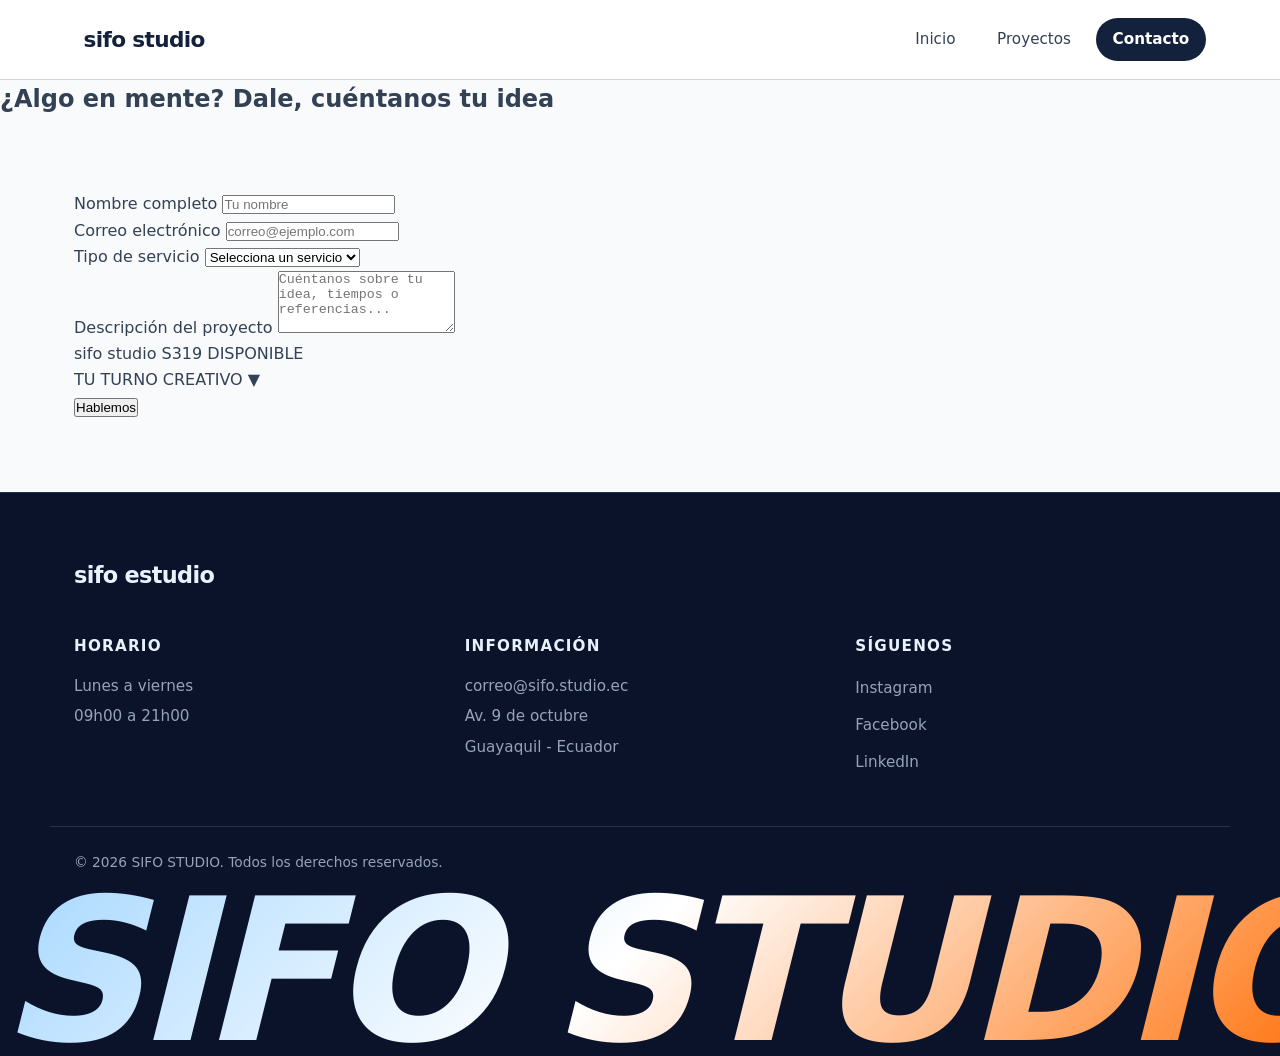
==== contacto.html @ c372dff6 "feat(contacto): maqueta HTML de contacto con ticket de turno Estructura ligeramente apoyada con IA p" ====
<!DOCTYPE html>
<html lang="es">
<head>
    <meta charset="UTF-8">
    <meta name="viewport" content="width=device-width, initial-scale=1.0">
    <title>Contacto | sifo studio</title>
    <link rel="stylesheet" href="css/estilos.css">
</head>

<body>
    <header class="navbar">
        <div class="barra-nav">
            <a class="logo" href="index.html">sifo studio</a>
            <nav class="menu" id="menu" aria-label="Navegacion principal">
                <a href="index.html">Inicio</a>
                <a href="proyectos.html">Proyectos</a>
                <a class="activo" href="contacto.html">Contacto</a>
            </nav>
        </div>
    </header>

    <main>
        <section class="seccion-contacto">
            <h2>¿Algo en mente? Dale, cuéntanos tu idea</h2>

            <div class="contenedor">
                <form class="tarjeta-contacto" action="#" method="post">

                    <div class="campos-contacto">
                        <div class="campo-grupo">
                            <label for="nombre">Nombre completo</label>
                            <input type="text" id="nombre" name="nombre" placeholder="Tu nombre" required>
                        </div>

                        <div class="campo-grupo">
                            <label for="correo">Correo electrónico</label>
                            <input type="email" id="correo" name="correo" placeholder="correo@ejemplo.com" required>
                        </div>

                        <div class="campo-grupo">
                            <label for="servicio">Tipo de servicio</label>
                            <select id="servicio" name="servicio" required>
                                <option value="" disabled selected>Selecciona un servicio</option>
                                <option value="diseno-web">Diseño web</option>
                                <option value="identidad-visual">Identidad visual</option>
                                <option value="experiencia-digital">Experiencia digital</option>
                                <option value="solucion-integral">Solución integral</option>
                            </select>
                        </div>

                        <div class="campo-grupo">
                            <label for="descripcion">Descripción del proyecto</label>
                            <textarea id="descripcion" name="descripcion" rows="4" placeholder="Cuéntanos sobre tu idea, tiempos o referencias..." required></textarea>
                        </div>
                    </div>

                    <aside class="ticket-turno" aria-label="Ticket de atención Sifo Studio">
                        <div class="ticket-ranura" aria-hidden="true"></div>

                        <div class="ticket-cuerpo">
                            <span class="ticket-marca">sifo studio</span>
                            <span class="ticket-codigo">S319</span>
                            <span class="ticket-estado">DISPONIBLE</span>
                        </div>

                        <div class="ticket-corte" aria-hidden="true"></div>

                        <div class="ticket-pie">
                            <span>TU TURNO</span>
                            <span>CREATIVO</span>
                            <span class="ticket-flecha" aria-hidden="true">&#9660;</span>
                        </div>
                    </aside>

                    <button type="submit" class="btn-enviar-contacto">Hablemos</button>

                </form>
            </div>
        </section>
    </main>

    <footer class="pie-pagina">
        <span class="pie-brand">sifo estudio</span>
        <div class="directorio">
            <section>
                <h3>Horario</h3>
                <p>Lunes a viernes</p>
                <p>09h00 a 21h00</p>
            </section>

            <section>
                <h3>Información</h3>
                <p>correo@sifo.studio.ec</p>
                <p>Av. 9 de octubre</p>
                <p>Guayaquil - Ecuador</p>
            </section>

            <section>
                <h3>Síguenos</h3>
                <ul class="socials">
                    <li><a href="#">Instagram</a></li>
                    <li><a href="#">Facebook</a></li>
                    <li><a href="#">LinkedIn</a></li>
                </ul>
            </section>
        </div>
        <div class="copyline">
            <span>© 2026 SIFO STUDIO. Todos los derechos reservados.</span>
        </div>
        <div class="pie-grande">
            <p>SIFO STUDIO</p>
        </div>
    </footer>
</body>
</html>
---- css/estilos.css ----
/* ==========================================================================
   SIFO STUDIO — HOJA DE ESTILOS PRINCIPAL (estilos.css)
   ========================================================================== */

:root {
    /* COLORES PRINCIPALES */
    --fondo-principal: #f8fafc;
    --fondo-secundario: #eef4fb;
    --fondo-oscuro: #0b132b;

    /* COLORES DE IDENTIDAD */
    --baby-blue: #a8d8ff;
    --indigo-navy: #14213d;
    --color-acento: #ff7a1a;

    /* TIPOGRAFÍA */
    --letras-h1: #0b132b;
    --letras-h2: #14213d;
    --letras-h3: #14213d;
    --letras-parrafos: #334155;
    --letras-secundarias: #64748b;

    /* TARJETAS Y COMPONENTES */
    --fondo-cards: #ffffff;
    --borde-cards: #dbe6f2;
    --fondo-botones: var(--indigo-navy);
    --texto-botones: #ffffff;

    /* OTROS ELEMENTOS */
    --color-navbar: rgba(255, 255, 255, 0.92);
    --color-footer: #0b132b;
    --color-hover: #e8f3ff;
    --color-bordes: #cbd5e1;

    /* VARIABLES COMPLEMENTARIAS DE APOYO */
    --baby-blue-suave: #e6f3ff;
    --texto-sobre-oscuro: #f1f5f9;
    --texto-muted-oscuro: #94a3b8;
    --borde-oscuro: rgba(168, 216, 255, 0.16);
    --estado-disponible: #16a34a;
    --estado-disponible-fondo: rgba(0, 255, 94, 0.12);
    --fuente-principal: "Plus Jakarta Sans", "Inter", system-ui, -apple-system, BlinkMacSystemFont, "Segoe UI", Roboto, sans-serif;
    --fuente-display: "Syne", "Plus Jakarta Sans", "Montserrat", system-ui, sans-serif;
    --radio-sm: 8px;
    --radio-md: 16px;
    --radio-lg: 24px;
    --radio-pill: 999px;
    --sombra-suave: 0 10px 30px rgba(20, 33, 61, 0.06);
    --sombra-elevada: 0 18px 40px rgba(20, 33, 61, 0.1);
    --transicion-base: 0.25s ease;
}

/* ==========================================================================
   RESET Y ESTILOS BASE
   ========================================================================== */

*,
*::before,
*::after {
    box-sizing: border-box;
    margin: 0;
    padding: 0;
}

html {
    scroll-behavior: smooth;
    overflow-x: hidden;
}

body {
    font-family: var(--fuente-principal);
    font-size: 1rem;
    line-height: 1.65;
    color: var(--letras-parrafos);
    background-color: var(--fondo-principal);
    overflow-x: hidden;
}

img {
    display: block;
    max-width: 100%;
    height: auto;
}

a {
    color: inherit;
    text-decoration: none;
    transition: color var(--transicion-base), background-color var(--transicion-base), border-color var(--transicion-base), transform var(--transicion-base), box-shadow var(--transicion-base);
}

ul {
    list-style: none;
}

/* ==========================================================================
   NAVEGACIÓN
   ========================================================================== */

.navbar {
    position: sticky;
    top: 0;
    z-index: 100;
    background-color: var(--color-navbar);
    border-bottom: 1px solid var(--color-bordes);
    backdrop-filter: blur(10px);
}

.barra-nav {
    max-width: 1180px;
    margin: 0 auto;
    padding: 1rem 1.5rem;
    display: flex;
    align-items: center;
    justify-content: space-between;
    gap: 1.5rem;
}

.logo {
    font-family: var(--fuente-display);
    font-size: 1.35rem;
    font-weight: 800;
    letter-spacing: -0.03em;
    text-transform: lowercase;
    color: var(--indigo-navy);
    padding: 0.35rem 0.6rem;
    border-radius: var(--radio-sm);
}

.logo:hover {
    color: var(--color-acento);
    background-color: var(--color-hover);
}

.menu {
    display: flex;
    align-items: center;
    gap: 0.5rem;
}

.menu a {
    font-size: 0.95rem;
    font-weight: 500;
    color: var(--letras-parrafos);
    padding: 0.55rem 1.05rem;
    border-radius: var(--radio-pill);
}

.menu a:hover {
    color: var(--indigo-navy);
    background-color: var(--color-hover);
}

.menu a.activo {
    background-color: var(--fondo-botones);
    color: var(--texto-botones);
    font-weight: 600;
}

.menu a.activo:hover {
    background-color: var(--color-acento);
    color: var(--texto-botones);
}

/* ==========================================================================
   HERO
   ========================================================================== */

.hero {
    background: linear-gradient(180deg, var(--baby-blue) 0%, var(--baby-blue-suave) 55%, var(--fondo-principal) 100%);
    padding: 5.5rem 1.5rem 4.5rem;
    text-align: center;
}

.hero h1 {
    max-width: 820px;
    margin: 0 auto 1.5rem;
    font-family: var(--fuente-display);
    font-size: clamp(2.35rem, 5vw, 4rem);
    font-weight: 800;
    line-height: 1.1;
    letter-spacing: -0.035em;
    color: var(--letras-h1);
}

.hero h1 span {
    display: block;
    margin-top: 0.35rem;
    color: var(--indigo-navy);
    background: linear-gradient(90deg, var(--indigo-navy) 0%, var(--color-acento) 100%);
    -webkit-background-clip: text;
    background-clip: text;
    -webkit-text-fill-color: transparent;
}

.hero p {
    max-width: 580px;
    margin: 0 auto 2.25rem;
    font-size: 1.1rem;
    line-height: 1.7;
    color: var(--letras-parrafos);
}

.hero-botones {
    display: flex;
    align-items: center;
    justify-content: center;
    flex-wrap: wrap;
    gap: 1rem;
}

.hero-botones a {
    display: inline-flex;
    align-items: center;
    justify-content: center;
    padding: 0.9rem 1.75rem;
    border-radius: var(--radio-pill);
    font-size: 0.98rem;
    font-weight: 600;
}

.hero-botones a:first-child {
    background-color: var(--fondo-botones);
    color: var(--texto-botones);
    border: 1px solid var(--fondo-botones);
    box-shadow: var(--sombra-suave);
}

.hero-botones a:first-child:hover {
    background-color: var(--color-acento);
    border-color: var(--color-acento);
    transform: translateY(-2px);
}

.hero-botones a:last-child {
    background-color: var(--fondo-cards);
    color: var(--indigo-navy);
    border: 1px solid var(--color-bordes);
}

.hero-botones a:last-child:hover {
    background-color: var(--color-hover);
    border-color: var(--indigo-navy);
    transform: translateY(-2px);
}

/* ==========================================================================
   CONTENEDOR GENERAL Y SECCIÓN DE ETAPAS
   ========================================================================== */

.contenedor {
    max-width: 1180px;
    margin: 0 auto;
    padding: 4.5rem 1.5rem;
}

.etapas {
    background-color: var(--fondo-secundario);
    max-width: none;
    padding: 5rem 1.5rem;
    border-top: 1px solid var(--borde-cards);
    border-bottom: 1px solid var(--borde-cards);
}

.etapas h2 {
    max-width: 1180px;
    margin: 0 auto 0.5rem;
    font-family: var(--fuente-display);
    font-size: clamp(1.85rem, 3.2vw, 2.5rem);
    font-weight: 700;
    line-height: 1.2;
    letter-spacing: -0.025em;
    color: var(--letras-h2);
    text-align: center;
}

.etapas > span {
    display: block;
    max-width: 1180px;
    margin: 0 auto 3rem;
    font-size: 1rem;
    color: var(--letras-secundarias);
    text-align: center;
}

.cards-etapas {
    max-width: 1180px;
    margin: 0 auto;
    display: grid;
    grid-template-columns: repeat(3, minmax(0, 1fr));
    gap: 1.75rem;
}

.grid {
    background-color: var(--fondo-cards);
    border: 1px solid var(--borde-cards);
    border-radius: var(--radio-md);
    padding: 1.25rem;
    box-shadow: var(--sombra-suave);
    display: flex;
    flex-direction: column;
    transition: transform var(--transicion-base), box-shadow var(--transicion-base), border-color var(--transicion-base);
}

.grid:hover {
    transform: translateY(-4px);
    box-shadow: var(--sombra-elevada);
    border-color: var(--baby-blue);
}

.grid img {
    width: 100%;
    aspect-ratio: 16 / 10;
    object-fit: cover;
    border-radius: var(--radio-sm);
    margin-bottom: 1.25rem;
    background-color: var(--baby-blue-suave);
}

.grid h3 {
    font-family: var(--fuente-display);
    font-size: 1.25rem;
    font-weight: 700;
    color: var(--letras-h3);
    margin-bottom: 0.45rem;
}

.grid p {
    font-size: 0.96rem;
    color: var(--letras-parrafos);
    line-height: 1.6;
}

/* ==========================================================================
   CARRUSEL HORIZONTAL DE ESPECIALIDADES
   ========================================================================== */

.contenerdo-barra-carrusel {
    background-color: var(--fondo-oscuro);
    border-top: 1px solid var(--borde-oscuro);
    border-bottom: 1px solid var(--borde-oscuro);
    overflow: hidden;
}

.carrusel {
    width: 100%;
    overflow: hidden;
    padding: 1.4rem 0;
}

.carrusel-contenido {
    display: flex;
    align-items: center;
    gap: 3rem;
    width: max-content;
    animation: desplazamiento-carrusel 15s linear infinite;
}

.carrusel:hover .carrusel-contenido {
    animation-play-state: paused;
}

.carrusel-contenido span {
    display: inline-flex;
    align-items: center;
    gap: 3rem;
    font-family: var(--fuente-display);
    font-size: clamp(1.05rem, 1.8vw, 1.3rem);
    font-weight: 600;
    letter-spacing: 0.04em;
    text-transform: uppercase;
    color: var(--texto-sobre-oscuro);
    white-space: nowrap;
}

.carrusel-contenido span::after {
    content: "•";
    color: var(--color-acento);
    font-size: 1.2rem;
}

@keyframes desplazamiento-carrusel {
    0% {
        transform: translateX(0);
    }
    100% {
        transform: translateX(-50%);
    }
}

/* ==========================================================================
   CTA DE CONTACTO E INDICADOR DE DISPONIBILIDAD
   ========================================================================== */

.contacto {
    padding-top: 5rem;
    padding-bottom: 5.5rem;
}

.cta-contacto {
    position: relative;
    background: linear-gradient(135deg, var(--fondo-cards) 0%, var(--baby-blue-suave) 100%);
    border: 1px solid var(--borde-cards);
    border-radius: var(--radio-lg);
    padding: 3rem;
    box-shadow: var(--sombra-elevada);
    display: flex;
    flex-direction: column;
    align-items: flex-start;
    gap: 1.5rem;
}

/* Indicador tipo píldora "Disponibles para empezar" */
.cta-contacto > span {
    display: inline-flex;
    align-items: center;
    gap: 0.55rem;
    padding: 0.4rem 0.9rem;
    border-radius: var(--radio-pill);
    background-color: var(--estado-disponible-fondo);
    border: 1px solid rgba(22, 163, 74, 0.25);
    color: var(--indigo-navy);
    font-size: 0.84rem;
    font-weight: 600;
    line-height: 1;
}

.cta-contacto > span::before {
    content: "";
    width: 8px;
    height: 8px;
    border-radius: 50%;
    background-color: var(--estado-disponible);
    box-shadow: 0 0 0 3px rgba(22, 163, 74, 0.2);
    flex-shrink: 0;
}

.grid-contacto {
    display: grid;
    grid-template-columns: 1.4fr auto;
    grid-template-areas:
        "titulo boton"
        "texto boton";
    align-items: center;
    gap: 0.75rem 2.5rem;
    width: 100%;
}

.grid-contacto > span {
    grid-area: titulo;
    display: block;
    font-family: var(--fuente-display);
    font-size: clamp(1.6rem, 3vw, 2.35rem);
    font-weight: 800;
    line-height: 1.18;
    letter-spacing: -0.03em;
    color: var(--letras-h2);
}

.grid-contacto p {
    grid-area: texto;
    max-width: 560px;
    font-size: 1rem;
    color: var(--letras-parrafos);
}

.btn-contacto {
    grid-area: boton;
    display: inline-flex;
    align-items: center;
    justify-content: center;
    padding: 0.95rem 1.85rem;
    border-radius: var(--radio-pill);
    background-color: var(--color-acento);
    color: var(--texto-botones);
    font-size: 1rem;
    font-weight: 600;
    box-shadow: 0 10px 20px rgba(255, 122, 26, 0.24);
    white-space: nowrap;
}

.btn-contacto:hover {
    background-color: var(--fondo-botones);
    transform: translateY(-2px);
}

/* ==========================================================================
   FOOTER Y TEXTO GIGANTE DE MARCA
   ========================================================================== */

.pie-pagina {
    background-color: var(--color-footer);
    color: var(--texto-sobre-oscuro);
    padding-top: 4rem;
    border-top: 1px solid var(--borde-oscuro);
    overflow-x: clip;
}

.pie-brand {
    display: block;
    max-width: 1180px;
    margin: 0 auto 2.5rem;
    padding: 0 1.5rem;
    font-family: var(--fuente-display);
    font-size: 1.4rem;
    font-weight: 800;
    letter-spacing: -0.03em;
    text-transform: lowercase;
    color: var(--baby-blue-suave);
}

.directorio {
    max-width: 1180px;
    margin: 0 auto;
    padding: 0 1.5rem 3rem;
    display: grid;
    grid-template-columns: repeat(3, minmax(0, 1fr));
    gap: 2.5rem;
    border-bottom: 1px solid var(--borde-oscuro);
}

.directorio section h3 {
    font-family: var(--fuente-display);
    font-size: 0.95rem;
    font-weight: 700;
    text-transform: uppercase;
    letter-spacing: 0.08em;
    color: var(--baby-blue-suave);
    margin-bottom: 0.9rem;
}

.directorio section p {
    font-size: 0.95rem;
    color: var(--texto-muted-oscuro);
    margin-bottom: 0.35rem;
}

.socials {
    display: flex;
    flex-direction: column;
    gap: 0.45rem;
}

.socials a {
    display: inline-block;
    font-size: 0.95rem;
    color: var(--texto-muted-oscuro);
    padding: 0.15rem 0;
}

.socials a:hover {
    color: var(--color-acento);
    transform: translateX(4px);
}

.copyline {
    max-width: 1180px;
    margin: 0 auto;
    padding: 1.5rem 1.5rem 0.5rem;
    font-size: 0.86rem;
    color: var(--texto-muted-oscuro);
}

.pie-grande {
    width: 100%;
    overflow: hidden;
    padding: 0.5rem 0 0;
    line-height: 0.85;
    user-select: none;
}

.pie-grande p {
    font-family: var(--fuente-display);
    font-size: clamp(3.6rem, 15.5vw, 14.5rem);
    font-weight: 900;
    font-style: italic;
    letter-spacing: -0.04em;
    line-height: 0.84;
    text-align: center;
    white-space: nowrap;
    background: linear-gradient(135deg, var(--baby-blue) 0%, #ffffff 48%, var(--color-acento) 100%);
    -webkit-background-clip: text;
    background-clip: text;
    color: transparent;
    -webkit-text-fill-color: transparent;
}

/* ==========================================================================
   DISEÑO RESPONSIVE
   ========================================================================== */

@media (max-width: 900px) {
    .cards-etapas {
        grid-template-columns: 1fr;
        max-width: 540px;
    }

    .cta-contacto {
        padding: 2.25rem 1.75rem;
    }

    .grid-contacto {
        grid-template-columns: 1fr;
        grid-template-areas:
            "titulo"
            "texto"
            "boton";
        gap: 1rem;
    }

    .btn-contacto {
        justify-self: flex-start;
    }

    .directorio {
        grid-template-columns: repeat(2, minmax(0, 1fr));
        gap: 2rem;
    }
}

@media (max-width: 640px) {
    .barra-nav {
        flex-direction: column;
        align-items: center;
        gap: 0.75rem;
        padding: 0.9rem 1rem;
    }

    .menu {
        flex-wrap: wrap;
        justify-content: center;
        gap: 0.35rem;
    }

    .menu a {
        padding: 0.45rem 0.85rem;
        font-size: 0.9rem;
    }

    .hero {
        padding: 4rem 1rem 3.5rem;
    }

    .hero p {
        font-size: 1rem;
    }

    .hero-botones {
        flex-direction: column;
        width: 100%;
    }

    .hero-botones a {
        width: 100%;
    }

    .etapas,
    .contenedor {
        padding-left: 1rem;
        padding-right: 1rem;
    }

    .cta-contacto {
        padding: 1.75rem 1.25rem;
        border-radius: var(--radio-md);
    }

    .btn-contacto {
        width: 100%;
    }

    .directorio {
        grid-template-columns: 1fr;
        gap: 1.75rem;
        padding-left: 1rem;
        padding-right: 1rem;
    }

    .pie-brand,
    .copyline {
        padding-left: 1rem;
        padding-right: 1rem;
    }

    .pie-grande p {
        font-size: clamp(2.8rem, 15vw, 5.2rem);
        letter-spacing: -0.03em;
    }
}

/* ==========================================================================
   SECCIÓN PROYECTOS (proyectos.html)
   ========================================================================== */

.proyectos-muestras {
    padding: 4.5rem 1.5rem 5.5rem;
    background-color: var(--fondo-principal);
}

.proyectos-muestras h2 {
    max-width: 920px;
    margin: 0 auto 2.5rem;
    font-family: var(--fuente-display);
    font-size: clamp(1.8rem, 3.2vw, 2.5rem);
    font-weight: 800;
    letter-spacing: -0.03em;
    color: var(--letras-h2);
    text-align: center;
}

.contenedor.proyectos {
    max-width: 980px;
    padding: 0;
}

.carrusel-wrapper {
    position: relative;
    display: flex;
    align-items: center;
    gap: 1rem;
}

.carrusel-proyectos {
    width: 100%;
    overflow: hidden;
    border-radius: var(--radio-lg);
}

.pista-proyectos {
    display: flex;
    width: 400%;
    transition: transform 0.45s ease;
    animation: rotar-proyectos 16s infinite ease-in-out;
}

.carrusel-wrapper:hover .pista-proyectos {
    animation-play-state: paused;
}

.flecha-proyecto {
    flex-shrink: 0;
    width: 46px;
    height: 46px;
    border-radius: 50%;
    border: 1px solid var(--borde-cards);
    background-color: var(--fondo-cards);
    color: var(--indigo-navy);
    font-size: 1.2rem;
    font-weight: 700;
    line-height: 1;
    cursor: pointer;
    box-shadow: var(--sombra-suave);
    display: inline-flex;
    align-items: center;
    justify-content: center;
    transition: background-color var(--transicion-base), color var(--transicion-base), border-color var(--transicion-base), transform var(--transicion-base);
}

.flecha-proyecto:hover {
    background-color: var(--color-acento);
    border-color: var(--color-acento);
    color: var(--texto-botones);
    transform: scale(1.06);
}

.flecha-proyecto:active {
    transform: scale(0.96);
}

.ficha-proyecto {
    width: 25%;
    flex-shrink: 0;
    background: linear-gradient(145deg, var(--fondo-cards) 0%, var(--baby-blue-suave) 100%);
    border: 1px solid var(--borde-cards);
    border-radius: var(--radio-lg);
    padding: 2rem 2.25rem;
    box-shadow: var(--sombra-elevada);
    display: flex;
    flex-direction: column;
    justify-content: space-between;
    gap: 1.5rem;
}

.indice-proyecto {
    font-size: 0.9rem;
    font-weight: 700;
    color: var(--indigo-navy);
    letter-spacing: 0.02em;
}

.contenido-proyecto {
    display: grid;
    grid-template-columns: 270px 1fr;
    align-items: center;
    gap: 2.25rem;
}

.contenido-proyecto img {
    width: 100%;
    aspect-ratio: 1 / 1;
    object-fit: cover;
    border-radius: var(--radio-lg);
    background-color: var(--baby-blue);
}

.info-proyecto {
    display: flex;
    flex-direction: column;
    align-items: flex-start;
    gap: 0.45rem;
}

.info-proyecto h3 {
    font-family: var(--fuente-display);
    font-size: 1.45rem;
    font-weight: 800;
    color: var(--letras-h3);
    line-height: 1.2;
}

.frase-proyecto {
    font-size: 0.85rem;
    font-weight: 600;
    color: var(--letras-secundarias);
    margin-bottom: 0.4rem;
}

.info-proyecto p {
    font-size: 1rem;
    color: var(--letras-parrafos);
    line-height: 1.55;
    margin-bottom: 0.6rem;
}

.enlace-proyecto {
    display: inline-flex;
    align-items: center;
    gap: 0.35rem;
    font-size: 0.92rem;
    font-weight: 700;
    color: var(--indigo-navy);
    padding: 0.35rem 0;
    border-bottom: 2px solid transparent;
}

.enlace-proyecto:hover {
    color: var(--color-acento);
    border-bottom-color: var(--color-acento);
    transform: translateX(3px);
}

.indicadores-proyecto {
    display: flex;
    justify-content: center;
    align-items: center;
    gap: 0.65rem;
    padding-top: 0.25rem;
}

.punto {
    width: 11px;
    height: 11px;
    border-radius: 50%;
    background-color: var(--color-bordes);
    transition: transform var(--transicion-base), background-color var(--transicion-base);
}

.punto.activo-punto {
    background-color: var(--indigo-navy);
    transform: scale(1.15);
}

@keyframes rotar-proyectos {
    0%, 20% {
        transform: translateX(0%);
    }
    25%, 45% {
        transform: translateX(-25%);
    }
    50%, 70% {
        transform: translateX(-50%);
    }
    75%, 95% {
        transform: translateX(-75%);
    }
    100% {
        transform: translateX(0%);
    }
}

@media (max-width: 768px) {
    .carrusel-wrapper {
        flex-wrap: wrap;
        justify-content: center;
    }

    .carrusel-proyectos {
        order: 1;
    }

    .flecha-prev {
        order: 2;
    }

    .flecha-next {
        order: 3;
    }

    .ficha-proyecto {
        padding: 1.5rem;
    }

    .contenido-proyecto {
        grid-template-columns: 1fr;
        gap: 1.5rem;
    }

    .contenido-proyecto img {
        max-width: 300px;
        margin: 0 auto;
    }
}
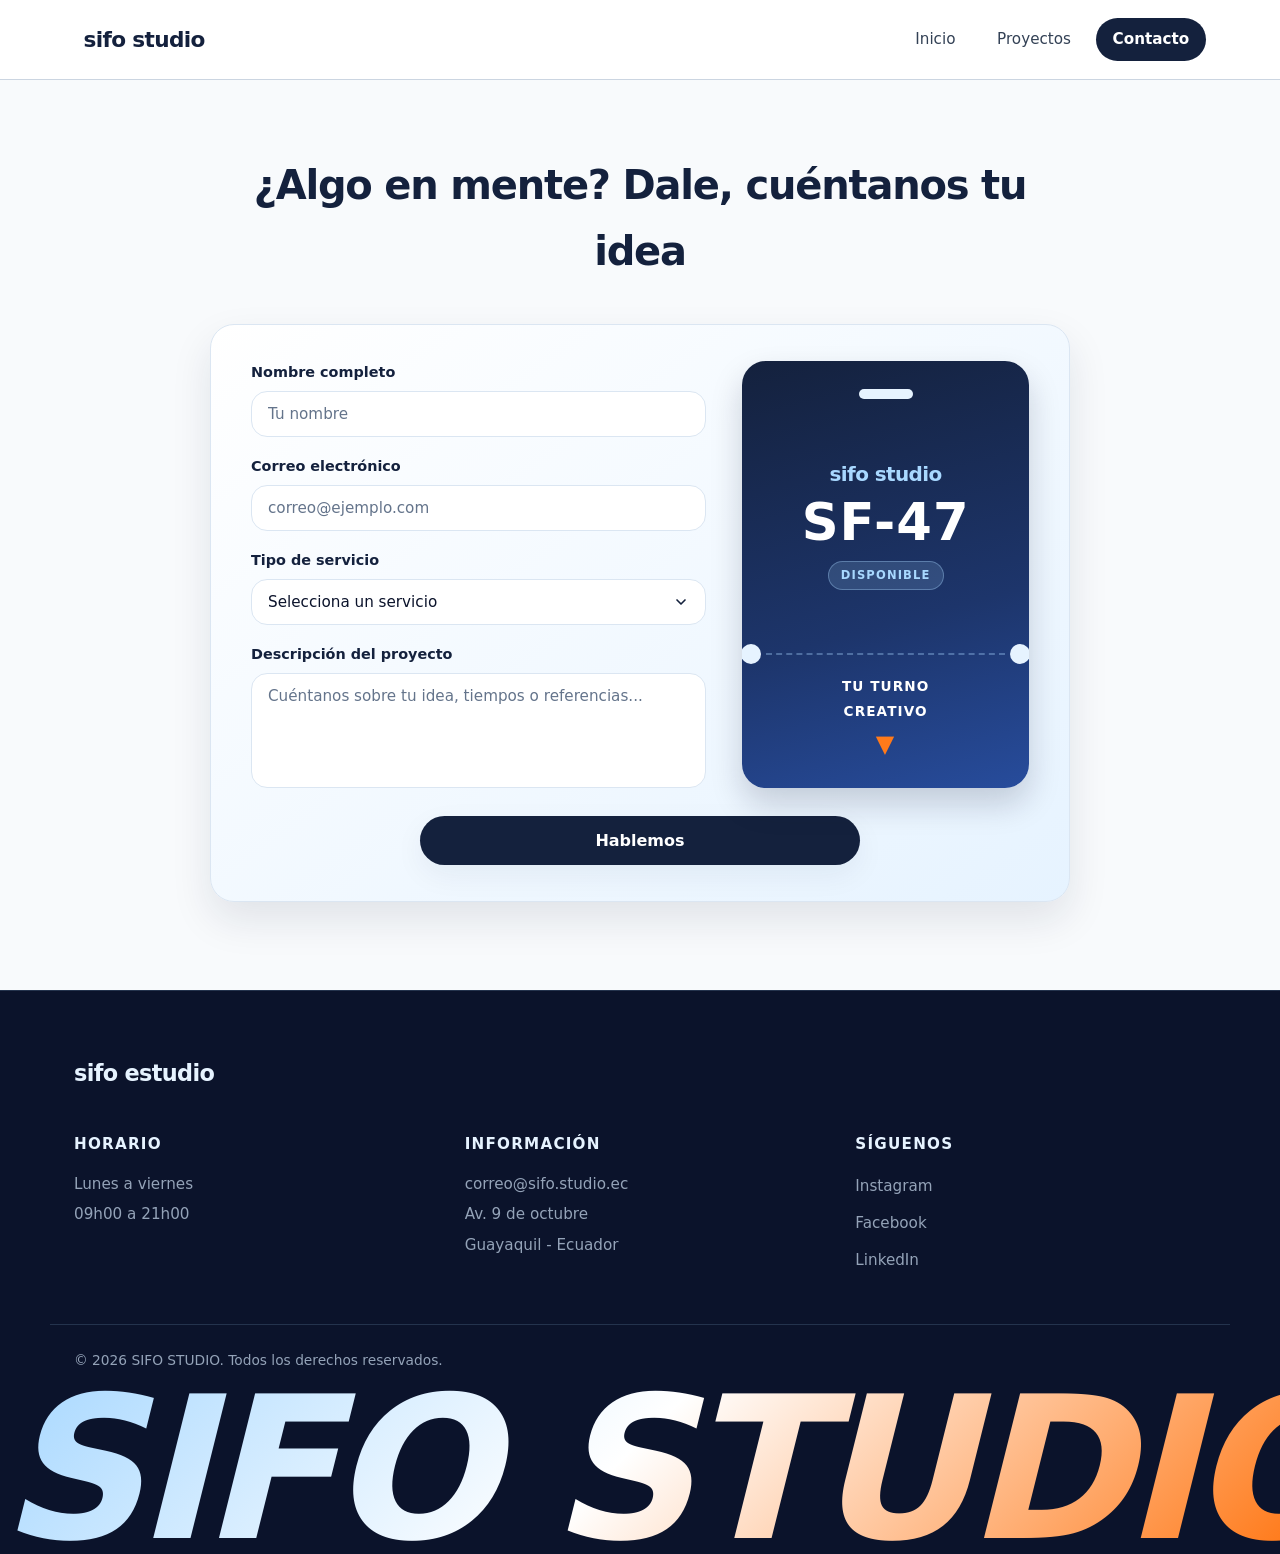
==== commit ef701ca5: "interlude(porsilas): pequeñas correciones, imagenes, etc." ====
--- a/contacto.html
+++ b/contacto.html
@@ -45,6 +45,7 @@
                                 <option value="identidad-visual">Identidad visual</option>
                                 <option value="experiencia-digital">Experiencia digital</option>
                                 <option value="solucion-integral">Solución integral</option>
+                                <option value="otro-norespuesta">Otro</option>
                             </select>
                         </div>
 
@@ -59,7 +60,7 @@
 
                         <div class="ticket-cuerpo">
                             <span class="ticket-marca">sifo studio</span>
-                            <span class="ticket-codigo">S319</span>
+                            <span class="ticket-codigo">SF-47</span>
                             <span class="ticket-estado">DISPONIBLE</span>
                         </div>
 
--- a/css/estilos.css
+++ b/css/estilos.css
@@ -334,7 +334,7 @@
    CARRUSEL HORIZONTAL DE ESPECIALIDADES
    ========================================================================== */
 
-.contenerdo-barra-carrusel {
+.contenedor-barra-carrusel {
     background-color: var(--fondo-oscuro);
     border-top: 1px solid var(--borde-oscuro);
     border-bottom: 1px solid var(--borde-oscuro);
@@ -918,4 +918,297 @@
         max-width: 300px;
         margin: 0 auto;
     }
+}
+/* ==========================================================================
+   SECCIÓN CONTACTO Y TICKET DE TURNO (contacto.html)
+   ========================================================================== */
+
+.seccion-contacto {
+    padding: 4.5rem 1.5rem 5.5rem;
+    background-color: var(--fondo-principal);
+}
+
+.seccion-contacto h2 {
+    max-width: 860px;
+    margin: 0 auto 2.5rem;
+    font-family: var(--fuente-display);
+    font-size: clamp(1.8rem, 3.2vw, 2.5rem);
+    font-weight: 800;
+    letter-spacing: -0.03em;
+    color: var(--letras-h2);
+    text-align: center;
+}
+
+.seccion-contacto .contenedor {
+    max-width: 860px;
+    padding: 0;
+}
+
+.tarjeta-contacto {
+    background: linear-gradient(145deg, var(--fondo-cards) 0%, var(--baby-blue-suave) 100%);
+    border: 1px solid var(--borde-cards);
+    border-radius: var(--radio-lg);
+    padding: 2.25rem 2.5rem;
+    box-shadow: var(--sombra-elevada);
+    display: grid;
+    grid-template-columns: 1.35fr 0.85fr;
+    grid-template-areas:
+        "campos ticket"
+        "boton boton";
+    gap: 1.75rem 2.25rem;
+    align-items: stretch;
+}
+
+.campos-contacto {
+    grid-area: campos;
+    display: flex;
+    flex-direction: column;
+    gap: 1.1rem;
+}
+
+.campo-grupo {
+    display: flex;
+    flex-direction: column;
+    gap: 0.4rem;
+}
+
+.campo-grupo label {
+    font-size: 0.9rem;
+    font-weight: 700;
+    color: var(--indigo-navy);
+}
+
+.campo-grupo input,
+.campo-grupo select,
+.campo-grupo textarea {
+    width: 100%;
+    padding: 0.82rem 1rem;
+    font-family: var(--fuente-principal);
+    font-size: 0.95rem;
+    color: var(--letras-h1);
+    background-color: var(--fondo-cards);
+    border: 1px solid var(--borde-cards);
+    border-radius: var(--radio-md);
+    outline: none;
+    transition: border-color var(--transicion-base), box-shadow var(--transicion-base), background-color var(--transicion-base);
+}
+
+.campo-grupo input::placeholder,
+.campo-grupo textarea::placeholder {
+    color: var(--letras-secundarias);
+}
+
+.campo-grupo input:hover,
+.campo-grupo select:hover,
+.campo-grupo textarea:hover {
+    border-color: var(--baby-blue);
+}
+
+.campo-grupo input:focus,
+.campo-grupo select:focus,
+.campo-grupo textarea:focus {
+    border-color: var(--indigo-navy);
+    box-shadow: 0 0 0 3px rgba(168, 216, 255, 0.45);
+}
+
+/* Diseño personalizado para el combobox (select) */
+.campo-grupo select {
+    appearance: none;
+    -webkit-appearance: none;
+    -moz-appearance: none;
+    padding-right: 2.75rem;
+    cursor: pointer;
+    background-image: url("data:image/svg+xml,%3Csvg xmlns='http://www.w3.org/2000/svg' width='16' height='16' viewBox='0 0 24 24' fill='none' stroke='%2314213d' stroke-width='2.5' stroke-linecap='round' stroke-linejoin='round'%3E%3Cpolyline points='6 9 12 15 18 9'%3E%3C/polyline%3E%3C/svg%3E");
+    background-repeat: no-repeat;
+    background-position: right 1rem center;
+    background-size: 16px;
+}
+
+.campo-grupo select option {
+    background-color: var(--fondo-cards);
+    color: var(--indigo-navy);
+    font-family: var(--fuente-principal);
+    padding: 0.6rem;
+}
+
+/* Cuadro de texto fijo (sin posibilidad de agrandar) */
+.campo-grupo textarea {
+    resize: none;
+    height: 115px;
+}
+
+/* ==========================================================================
+   TICKET GRÁFICO DE TURNO (DERECHA EN DESKTOP / ARRIBA EN MÓVIL)
+   ========================================================================== */
+
+.ticket-turno {
+    grid-area: ticket;
+    position: relative;
+    background: linear-gradient(165deg, var(--indigo-navy) 0%, #1d356b 60%, #274c9c 100%);
+    color: var(--texto-sobre-oscuro);
+    border-radius: var(--radio-lg);
+    padding: 1.75rem 1.5rem 2rem;
+    display: flex;
+    flex-direction: column;
+    justify-content: space-between;
+    align-items: center;
+    text-align: center;
+    box-shadow: 0 16px 32px rgba(11, 19, 43, 0.18);
+    overflow: hidden;
+    user-select: none;
+}
+
+.ticket-ranura {
+    width: 54px;
+    height: 10px;
+    border-radius: var(--radio-pill);
+    background-color: var(--baby-blue-suave);
+    margin-bottom: 1rem;
+}
+
+.ticket-cuerpo {
+    display: flex;
+    flex-direction: column;
+    align-items: center;
+    gap: 0.4rem;
+    margin: auto 0;
+}
+
+.ticket-marca {
+    font-family: var(--fuente-display);
+    font-size: 1.25rem;
+    font-weight: 800;
+    letter-spacing: -0.03em;
+    text-transform: lowercase;
+    color: var(--baby-blue);
+}
+
+.ticket-codigo {
+    font-family: var(--fuente-display);
+    font-size: clamp(2.6rem, 4vw, 3.4rem);
+    font-weight: 800;
+    line-height: 1;
+    letter-spacing: 0.02em;
+    color: #ffffff;
+}
+
+.ticket-estado {
+    margin-top: 0.4rem;
+    padding: 0.25rem 0.75rem;
+    border-radius: var(--radio-pill);
+    background-color: rgba(168, 216, 255, 0.16);
+    border: 1px solid rgba(168, 216, 255, 0.35);
+    font-size: 0.72rem;
+    font-weight: 700;
+    letter-spacing: 0.1em;
+    color: var(--baby-blue);
+}
+
+.ticket-corte {
+    position: relative;
+    width: 100%;
+    border-top: 2px dashed rgba(168, 216, 255, 0.35);
+    margin: 1.25rem 0;
+}
+
+.ticket-corte::before,
+.ticket-corte::after {
+    content: "";
+    position: absolute;
+    top: -11px;
+    width: 20px;
+    height: 20px;
+    border-radius: 50%;
+    background-color: var(--baby-blue-suave);
+}
+
+.ticket-corte::before {
+    left: -25px;
+}
+
+.ticket-corte::after {
+    right: -25px;
+}
+
+.ticket-pie {
+    display: flex;
+    flex-direction: column;
+    align-items: center;
+    gap: 0.15rem;
+    font-family: var(--fuente-display);
+    font-size: 0.85rem;
+    font-weight: 800;
+    letter-spacing: 0.08em;
+    color: #ffffff;
+}
+
+.ticket-flecha {
+    margin-top: 0.45rem;
+    font-size: 1.5rem;
+    line-height: 1;
+    color: var(--color-acento);
+    animation: rebote-ticket 1.8s ease-in-out infinite;
+}
+
+@keyframes rebote-ticket {
+    0%, 100% {
+        transform: translateY(0);
+    }
+    50% {
+        transform: translateY(5px);
+    }
+}
+
+.btn-enviar-contacto {
+    grid-area: boton;
+    width: 100%;
+    max-width: 440px;
+    justify-self: center;
+    padding: 0.95rem 2rem;
+    border: none;
+    border-radius: var(--radio-pill);
+    background-color: var(--fondo-botones);
+    color: var(--texto-botones);
+    font-family: var(--fuente-principal);
+    font-size: 1rem;
+    font-weight: 700;
+    cursor: pointer;
+    box-shadow: var(--sombra-suave);
+    transition: background-color var(--transicion-base), transform var(--transicion-base);
+}
+
+.btn-enviar-contacto:hover {
+    background-color: var(--color-acento);
+    transform: translateY(-2px);
+}
+
+/* ==========================================================================
+   RESPONSIVE CONTACTO (EL TICKET PASA ARRIBA DEL FORMULARIO)
+   ========================================================================== */
+
+@media (max-width: 768px) {
+    .seccion-contacto {
+        padding: 3.5rem 1rem 4.5rem;
+    }
+
+    .tarjeta-contacto {
+        padding: 1.5rem;
+        grid-template-columns: 1fr;
+        grid-template-areas:
+            "ticket"
+            "campos"
+            "boton";
+        gap: 1.75rem;
+    }
+
+    .ticket-turno {
+        max-width: 320px;
+        width: 100%;
+        margin: 0 auto;
+        padding: 1.5rem 1.25rem 1.75rem;
+    }
+
+    .btn-enviar-contacto {
+        max-width: 100%;
+    }
 }
